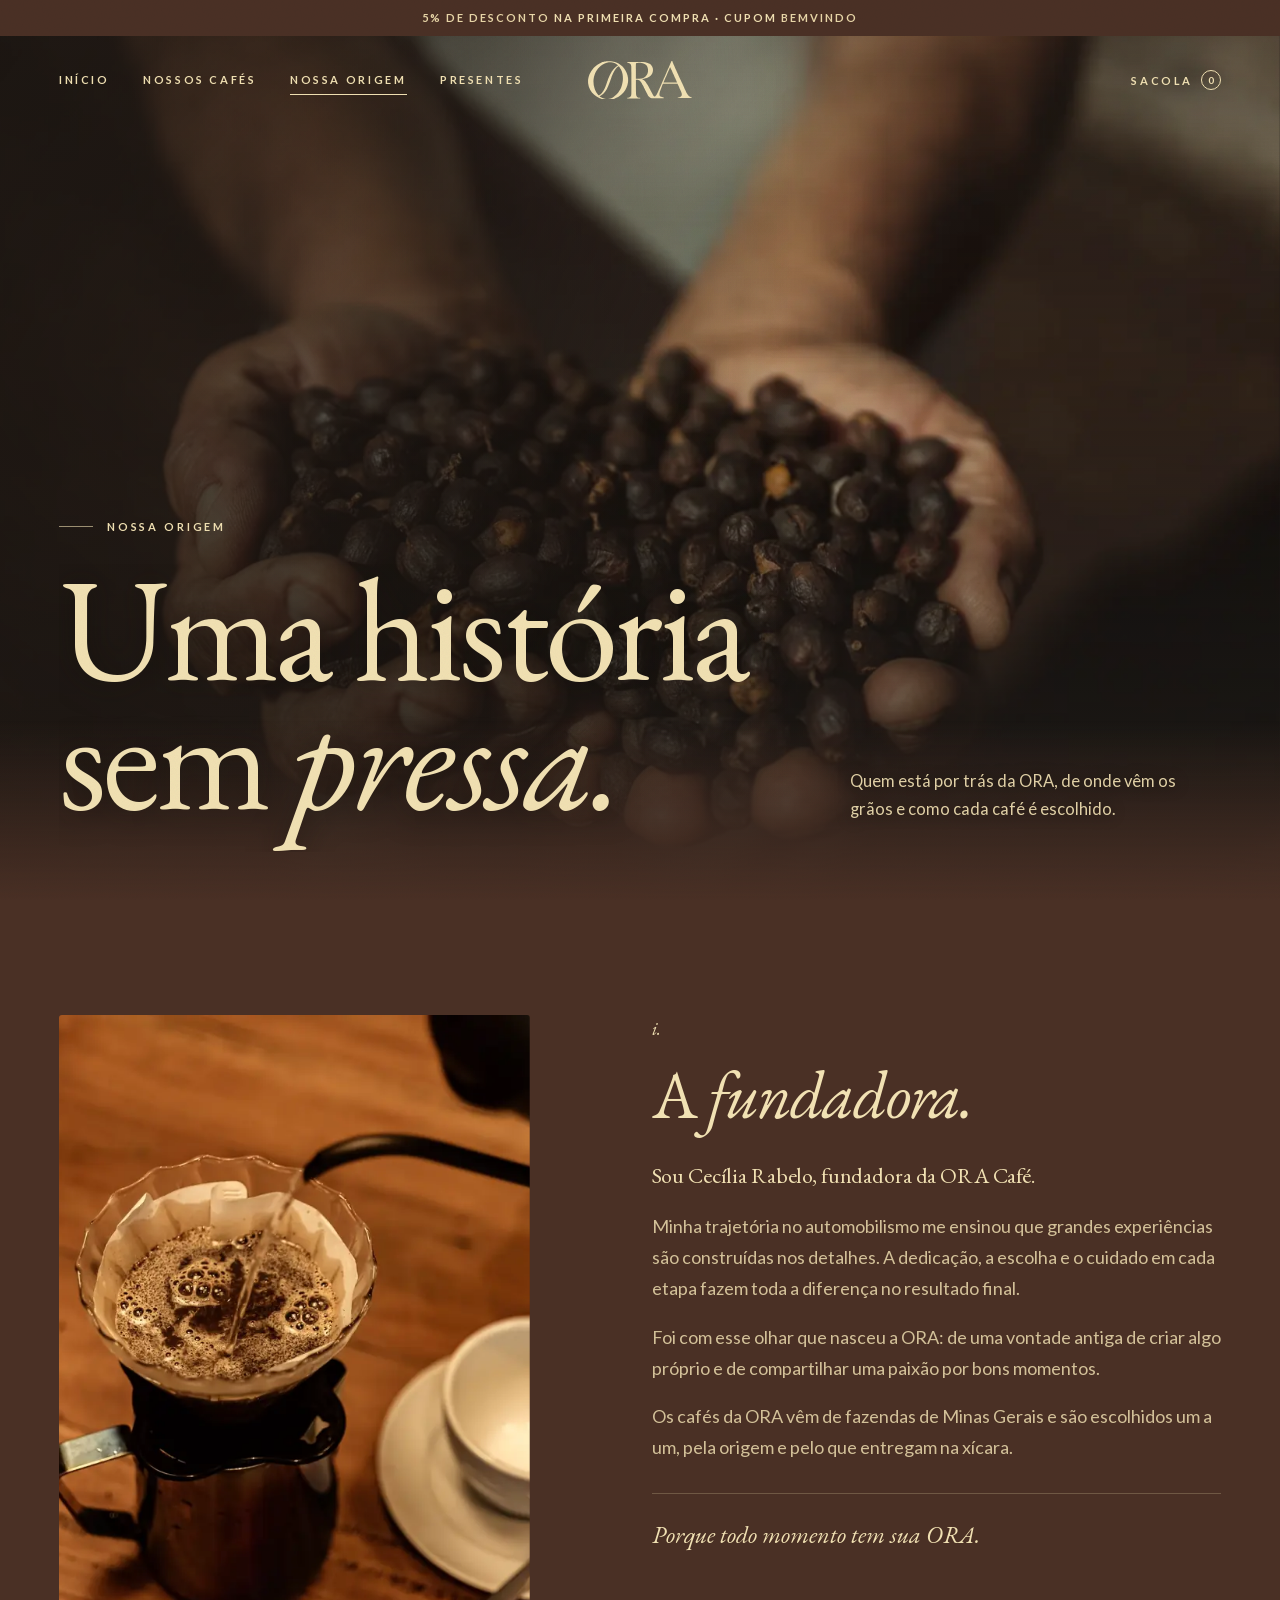
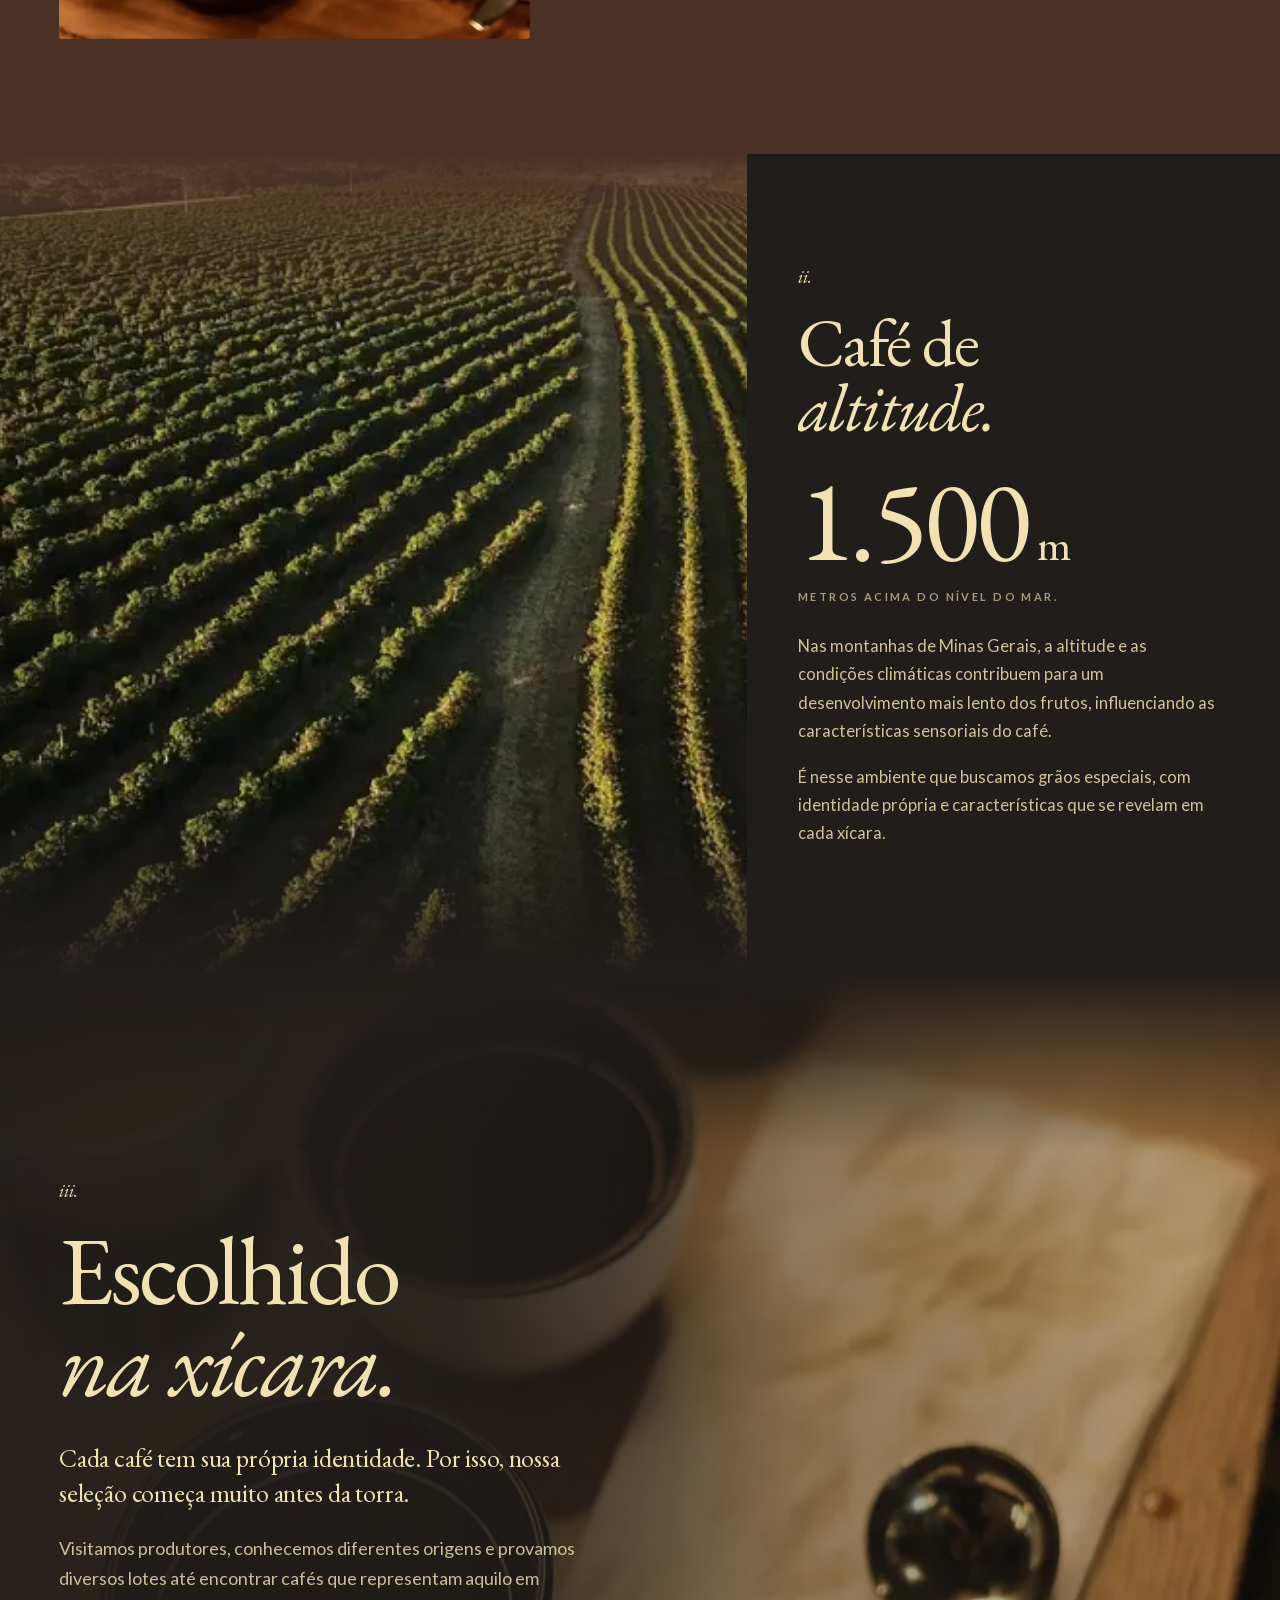
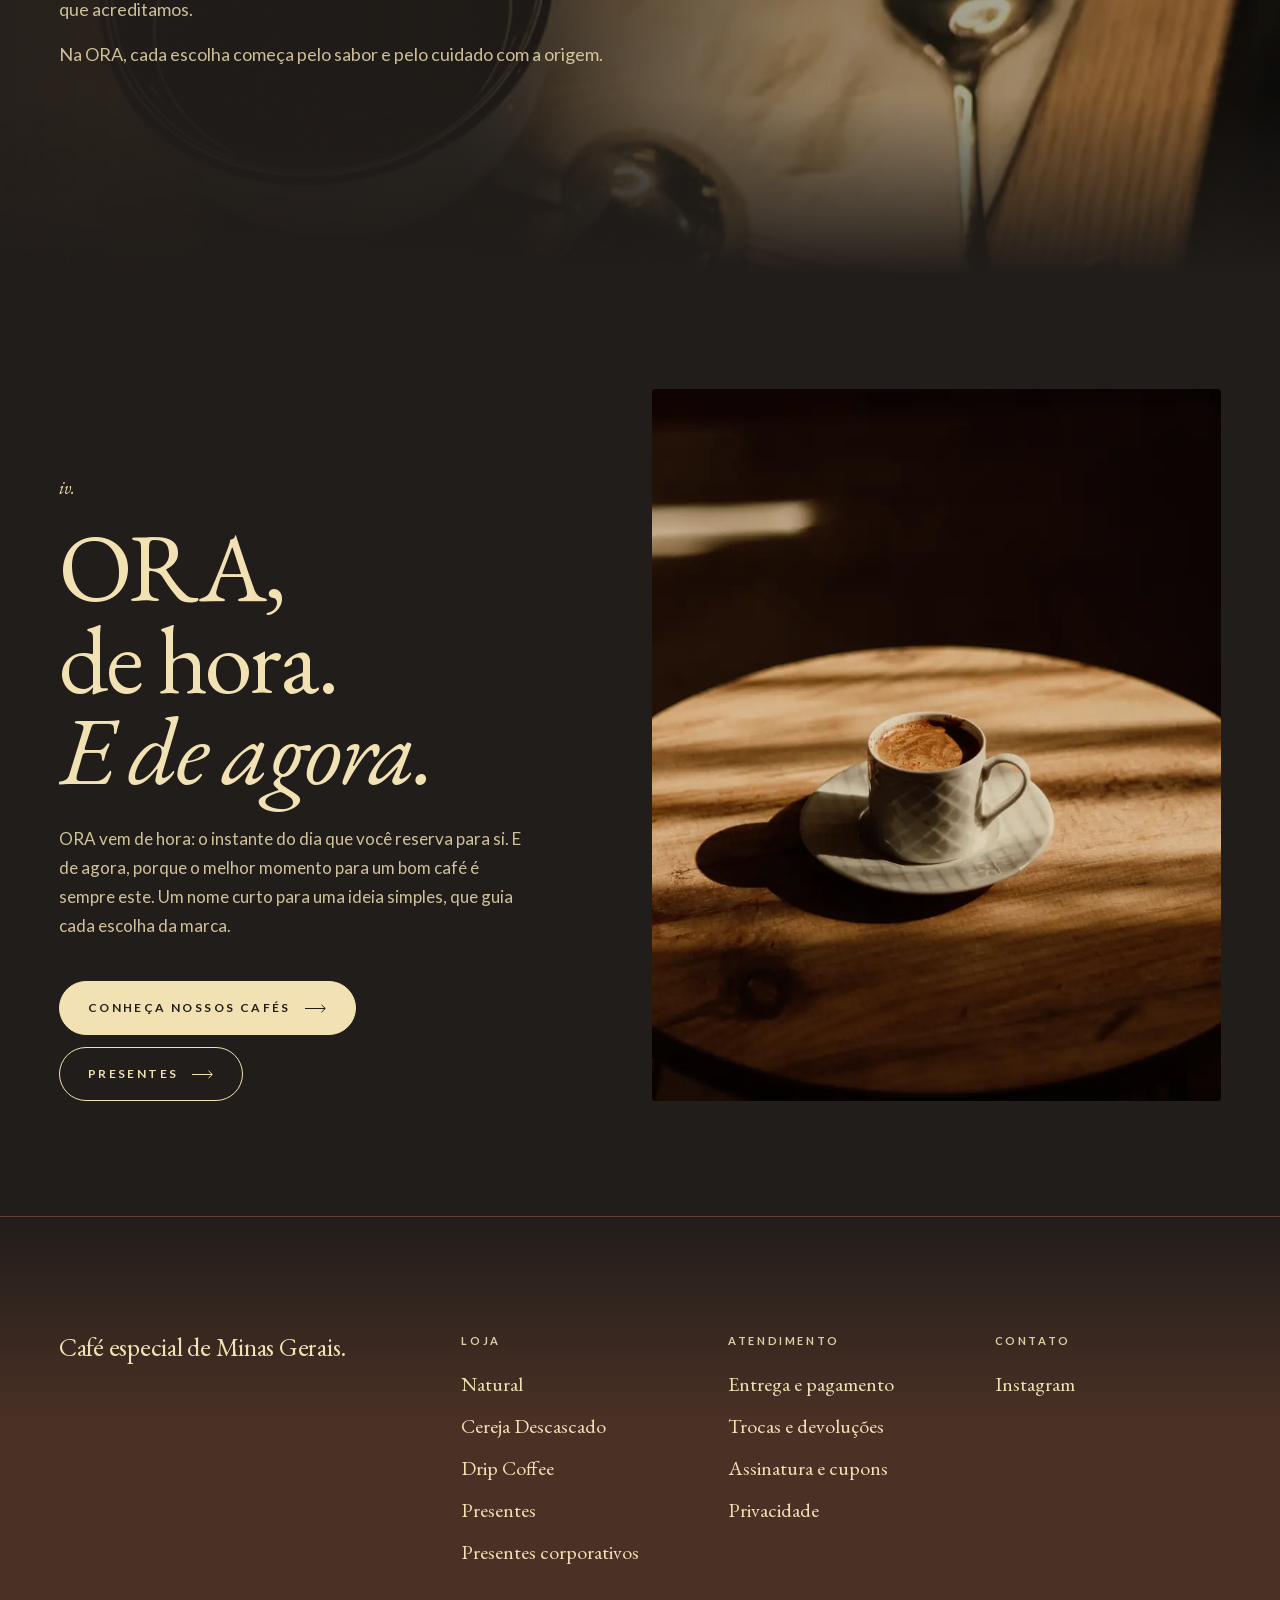
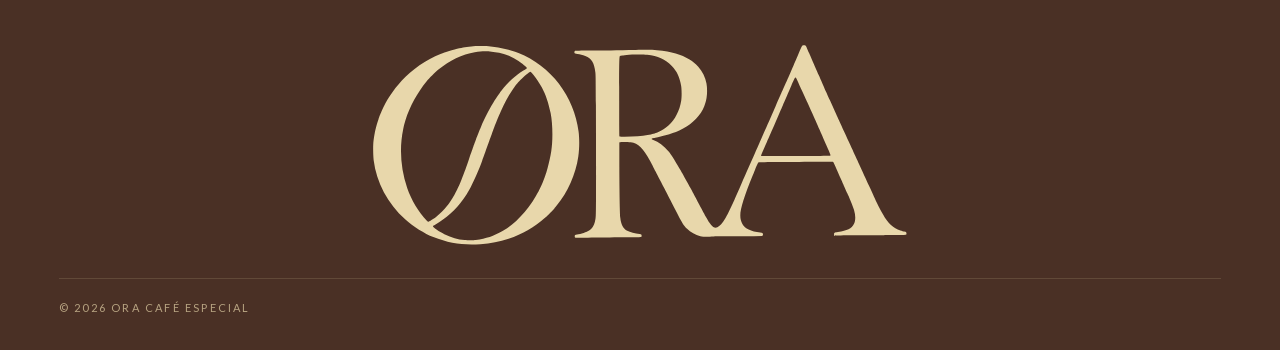
==== historia.html @ 2ff7a624 "Kits: menciona o cartão sobre o café com QR code Co-Authored-By: Claude Opus 5.5 <noreply@anthropic." ====
<!doctype html>
<html lang="pt-BR">
<head>
<meta charset="utf-8">
<meta name="viewport" content="width=device-width, initial-scale=1">
<meta name="robots" content="noindex, nofollow">
<title>Nossa origem · ORA</title>
<meta property="og:type" content="website">
<meta property="og:title" content="ORA · Café especial">
<meta property="og:description" content="A história da ORA, de onde vêm os grãos e o caminho de cada lote até a sua xícara.">
<meta property="og:image" content="https://joaquimferraz099-maker.github.io/ora-site/assets/originais/img__px-maos-graos.jpg">

<meta name="description" content="A fundadora da ORA e o caminho de cada lote: colheita, seleção, processo e torra.">
<meta name="theme-color" content="#211D1A">
<link rel="icon" href="assets/brand/monograma.svg">
<link rel="preload" href="assets/fonts/garamond.woff2" as="font" type="font/woff2" crossorigin><link rel="preload" href="assets/fonts/lato-400.woff2" as="font" type="font/woff2" crossorigin>
<style id="ora-css">
@font-face{font-family:'EB Garamond';font-style:normal;font-weight:400 500;font-display:swap;src:url(assets/fonts/garamond.woff2) format('woff2')}
@font-face{font-family:'EB Garamond';font-style:italic;font-weight:400 500;font-display:swap;src:url(assets/fonts/garamond-italico.woff2) format('woff2')}
@font-face{font-family:'Lato';font-style:normal;font-weight:400;font-display:swap;src:url(assets/fonts/lato-400.woff2) format('woff2')}
@font-face{font-family:'Lato';font-style:normal;font-weight:700;font-display:swap;src:url(assets/fonts/lato-700.woff2) format('woff2')}
:root{
--espresso:#4A3025; --butter:#F1E1B3; --mocha:#B8A48D; --roast:#211D1A;
--cream:#F6EBCB; --sand:#E9D7A8;
--ink:var(--roast);
--line:rgba(33,29,26,.16); --line-soft:rgba(33,29,26,.09);
--serif:"EB Garamond", Garamond, "Times New Roman", serif;
--sans:"Lato", "Helvetica Neue", Arial, sans-serif;
--gut:clamp(20px,4.6vw,80px);
--ease:cubic-bezier(.65,.05,0,1);
--ease-out:cubic-bezier(.16,1,.3,1);
--hdr:88px;
}
*,*::before,*::after{box-sizing:border-box}
html{-webkit-text-size-adjust:100%;text-size-adjust:100%}
html.lenis,html.lenis body{height:auto}
.lenis.lenis-smooth{scroll-behavior:auto!important}
.lenis.lenis-stopped{overflow:hidden}
body{margin:0;background:var(--butter);color:var(--ink);font-family:var(--sans);font-size:16px;line-height:1.6;
-webkit-font-smoothing:antialiased;-moz-osx-font-smoothing:grayscale;overflow-x:hidden;text-rendering:optimizeLegibility}
img,video,svg{display:block;max-width:100%}
img{height:auto}
a{color:inherit;text-decoration:none}
button{font:inherit;color:inherit;background:none;border:0;cursor:pointer;padding:0}
::selection{background:var(--espresso);color:var(--butter)}
:focus-visible{outline:1px solid currentColor;outline-offset:4px}
body::after{content:"";position:fixed;inset:0;z-index:200;pointer-events:none;opacity:.07;mix-blend-mode:multiply;
background-image:url("data:image/svg+xml,%3Csvg xmlns='http://www.w3.org/2000/svg' width='160' height='160'%3E%3Cfilter id='n'%3E%3CfeTurbulence type='fractalNoise' baseFrequency='.85' numOctaves='2' stitchTiles='stitch'/%3E%3C/filter%3E%3Crect width='100%25' height='100%25' filter='url(%23n)'/%3E%3C/svg%3E")}
.display{font-family:var(--serif);font-weight:400;letter-spacing:-.028em;line-height:.94;margin:0}
.xxl{font-size:clamp(60px,11.5vw,210px);line-height:.88}
.xl{font-size:clamp(48px,7.6vw,134px)}
.lg{font-size:clamp(40px,5.2vw,88px);line-height:.98}
.md{font-size:clamp(32px,3.4vw,56px);line-height:1.04;letter-spacing:-.02em}
.sm{font-size:clamp(24px,2vw,32px);line-height:1.2;letter-spacing:-.01em}
.it{font-style:italic}
.eyebrow{font-family:var(--sans);font-size:11px;font-weight:700;letter-spacing:.26em;text-transform:uppercase;margin:0;opacity:.75;display:flex;align-items:center;gap:14px}
.eyebrow.ln-l::before{content:"";width:34px;height:1px;background:currentColor;opacity:.6}
.body{font-size:18px;line-height:1.72;max-width:33em;margin:0}
.body + .body{margin-top:1.1em}
.lede{font-family:var(--serif);font-size:clamp(23px,2vw,32px);line-height:1.36;letter-spacing:-.006em;margin:0;max-width:23em}
.num{font-family:var(--serif);font-variant-numeric:lining-nums proportional-nums}
.mono-grain{width:22px;opacity:.8}
.t-espresso{background:var(--espresso);color:var(--butter);--ink:var(--butter);--line:rgba(241,225,179,.22);--line-soft:rgba(241,225,179,.12)}
.t-roast{background:var(--roast);color:var(--butter);--ink:var(--butter);--line:rgba(241,225,179,.2);--line-soft:rgba(241,225,179,.1)}
.t-mocha{background:var(--mocha);color:var(--roast)}
.t-butter{background:var(--butter);color:var(--roast)}
.t-cream{background:var(--cream);color:var(--roast)}
.wrap{padding-inline:var(--gut)}
.sec{position:relative;padding-block:clamp(72px,9vw,148px)}
.grid{display:grid;grid-template-columns:repeat(12,minmax(0,1fr));column-gap:clamp(14px,1.8vw,30px)}
.media{position:relative;overflow:hidden;background:var(--espresso)}
.media > img,.media > video{width:100%;height:100%;object-fit:cover}
.btn{display:inline-flex;align-items:center;gap:14px;height:54px;padding:0 28px;border:1px solid currentColor;border-radius:60px;
font-size:12px;font-weight:700;letter-spacing:.2em;text-transform:uppercase;position:relative;overflow:hidden;isolation:isolate;transition:color .6s var(--ease)}
.btn::before{content:"";position:absolute;inset:0;background:currentColor;transform:translateY(101%);transition:transform .6s var(--ease);z-index:-1}
.btn:hover::before{transform:none}
.btn:hover{color:var(--butter)}
.t-espresso .btn:hover,.t-roast .btn:hover,.on-dark .btn:hover{color:var(--roast)}
.btn.solid{background:var(--roast);border-color:var(--roast);color:var(--butter)}
.btn.solid::before{background:var(--espresso)}
.btn.solid:hover{color:var(--butter)}
.btn.light{background:var(--butter);border-color:var(--butter);color:var(--roast)}
.btn.light::before{background:var(--cream)}
.btn.light:hover{color:var(--roast)}
.arr{width:22px;height:9px;flex:none;transition:transform .6s var(--ease)}
a:hover > .arr,button:hover > .arr{transform:translateX(5px)}
.link{display:inline-flex;align-items:center;gap:12px;font-size:12px;font-weight:700;letter-spacing:.2em;text-transform:uppercase;padding-bottom:6px;position:relative}
.link::after{content:"";position:absolute;left:0;right:0;bottom:0;height:1px;background:currentColor;transform-origin:left;transition:transform .7s var(--ease)}
.link:hover::after{transform:scaleX(0);transform-origin:right}
.hdr{position:fixed;inset:0 0 auto 0;z-index:60;height:var(--hdr);display:grid;grid-template-columns:1fr auto 1fr;align-items:center;
padding-inline:var(--gut);color:var(--butter);transition:color .6s var(--ease-out),transform .8s var(--ease)}
.hdr::before{content:"";position:absolute;inset:0;background:var(--roast);transform:scaleY(0);transform-origin:top;transition:transform .8s var(--ease);z-index:-1}
.hdr::after{content:"";position:absolute;left:var(--gut);right:var(--gut);bottom:0;height:1px;background:currentColor;opacity:0;transition:opacity .6s}
.hdr.on-light{color:var(--roast)}
.hdr.is-solid{top:0}
.hdr.is-solid::before{transform:scaleY(1)}
.hdr.is-solid::after{opacity:.12}
.hdr.is-hidden{transform:translateY(-100%)}
.hdr nav{display:flex;gap:clamp(20px,2.6vw,44px);align-items:center}
.hdr nav:last-child{justify-content:flex-end}
.hdr a.nl{font-size:11px;font-weight:700;letter-spacing:.24em;text-transform:uppercase;position:relative;padding-block:6px}
.hdr a.nl::after{content:"";position:absolute;left:0;right:0;bottom:0;height:1px;background:currentColor;transform:scaleX(0);transform-origin:right;transition:transform .6s var(--ease)}
.hdr a.nl:hover::after,.hdr a.nl[aria-current]::after{transform:scaleX(1);transform-origin:left}
.hdr .logo{width:104px;color:inherit}
.hdr .logo svg{width:100%;height:auto}
.bag-count{display:inline-grid;place-items:center;min-width:20px;height:20px;padding:0 5px;margin-left:8px;border:1px solid currentColor;border-radius:20px;font-size:10px;letter-spacing:0;vertical-align:1px}
.burger{display:none;width:44px;height:44px;position:relative}
.burger span{position:absolute;left:10px;right:10px;height:1px;background:currentColor;transition:transform .6s var(--ease)}
.burger span:nth-child(1){top:18px}.burger span:nth-child(2){top:26px}
.menu-open .burger span:nth-child(1){transform:translateY(4px) rotate(45deg)}
.menu-open .burger span:nth-child(2){transform:translateY(-4px) rotate(-45deg)}
.menu-open .hdr{color:var(--butter)}
.menu-open .hdr::before{transform:scaleY(0)}
.mmenu{position:fixed;inset:0;z-index:55;background:var(--espresso);color:var(--butter);display:flex;flex-direction:column;justify-content:flex-end;
padding:calc(var(--hdr) + 24px) var(--gut) 40px;clip-path:inset(0 0 100% 0);transition:clip-path .9s var(--ease);visibility:hidden}
.menu-open .mmenu{clip-path:inset(0);visibility:visible}
.mmenu a.big{display:block;overflow:hidden;font-family:var(--serif);font-size:clamp(46px,12vw,80px);line-height:1.08;letter-spacing:-.02em}
.mmenu a.big span{display:block;transform:translateY(105%);transition:transform .9s var(--ease)}
.menu-open .mmenu a.big span{transform:none}
.mmenu .meta{margin-top:36px;padding-top:20px;border-top:1px solid rgba(241,225,179,.22);font-size:12px;letter-spacing:.18em;text-transform:uppercase;opacity:.7}
.ftr{padding:clamp(80px,9vw,130px) var(--gut) 34px;overflow:hidden}
.ftr .cols{display:grid;grid-template-columns:1.6fr 1fr 1fr 1fr;gap:40px}
.ftr .fh{margin:0 0 18px;font-size:11px;letter-spacing:.24em;text-transform:uppercase;font-weight:700;opacity:.6}
.ftr ul{list-style:none;margin:0;padding:0;display:grid;gap:10px;font-family:var(--serif);font-size:20px}
.ftr ul a{background:linear-gradient(currentColor,currentColor) 0 100%/0 1px no-repeat;transition:background-size .6s var(--ease)}
.ftr ul a:hover{background-size:100% 1px}
.news{display:flex;border-bottom:1px solid var(--line);margin-top:26px;max-width:440px}
.news input{flex:1;min-width:0;background:none;border:0;color:inherit;font-family:var(--serif);font-size:20px;padding:12px 0;outline:none}
.news input::placeholder{color:inherit;opacity:.5}
.news button{font-size:11px;letter-spacing:.24em;text-transform:uppercase;font-weight:700}
.ftr .giant{margin:clamp(70px,9vw,130px) 0 0;color:var(--butter)}
.ftr .giant svg{width:100%;height:auto;opacity:.95}
.ftr .base{display:flex;justify-content:space-between;gap:16px;flex-wrap:wrap;margin-top:26px;padding-top:20px;border-top:1px solid var(--line);font-size:11px;letter-spacing:.2em;text-transform:uppercase;opacity:.65}
.bag{position:fixed;inset:0;z-index:90;visibility:hidden;transition:visibility 0s .8s}
.bag.open{visibility:visible;transition:none}
.bag .scrim{position:absolute;inset:0;background:rgba(33,29,26,.5);opacity:0;transition:opacity .8s var(--ease)}
.bag.open .scrim{opacity:1}
.bag .panel{position:absolute;top:0;right:0;bottom:0;width:min(480px,100%);background:var(--butter);color:var(--roast);display:flex;flex-direction:column;
transform:translateX(100%);transition:transform .8s var(--ease)}
.bag.open .panel{transform:none}
.bag .ph{display:flex;justify-content:space-between;align-items:center;padding:28px 34px;border-bottom:1px solid var(--line)}
.bag .ph h3{margin:0;font-family:var(--serif);font-weight:400;font-size:32px;letter-spacing:-.01em}
.bag .items{flex:1;overflow:auto;padding:8px 34px}
.bag .item{display:grid;grid-template-columns:84px 1fr auto;gap:18px;padding:22px 0;border-bottom:1px solid var(--line-soft);align-items:start}
.bag .item .th{aspect-ratio:4/5;overflow:hidden;background:var(--espresso)}
.bag .item .th img{width:100%;height:100%;object-fit:cover}
.bag .item .th.lbl{display:grid;place-items:center}
.bag .item .th.lbl.alt{background:var(--mocha)}
.bag .item .th.lbl img{width:62%;height:auto;object-fit:contain}
.bag .item h5{margin:0;font-family:var(--serif);font-weight:400;font-size:21px;line-height:1.2}
.bag .item p{margin:4px 0 0;font-size:14px;opacity:.75}
.bag .item .pr{font-family:var(--serif);font-size:19px;white-space:nowrap}
.qty{display:inline-flex;align-items:center;border:1px solid var(--line);border-radius:40px;margin-top:12px}
.qty button{width:34px;height:34px;font-size:17px}
.qty span{min-width:22px;text-align:center;font-size:14px}
.bag .rm{font-size:11px;letter-spacing:.18em;text-transform:uppercase;opacity:.6;margin-top:12px;display:block}
.bag .pf{padding:26px 34px 32px;border-top:1px solid var(--line)}
.bag .tot{display:flex;justify-content:space-between;align-items:baseline;margin-bottom:6px}
.bag .tot b{font-family:var(--serif);font-weight:400;font-size:30px}
.bag .note{font-size:14px;opacity:.7;margin:0 0 20px}
.bag .empty{padding:60px 0;text-align:center}
.bag .empty p{font-family:var(--serif);font-size:26px;margin:0 0 24px}
.toast{position:fixed;left:50%;bottom:28px;z-index:95;transform:translate(-50%,calc(100% + 60px));visibility:hidden;transition:transform .7s var(--ease),visibility 0s .7s;background:var(--roast);color:var(--butter);padding:16px 26px;border-radius:40px;
font-size:14px;letter-spacing:.03em;display:flex;gap:16px;align-items:center;max-width:calc(100% - 32px)}
.toast.show{transform:translate(-50%,0);visibility:visible;transition:transform .7s var(--ease),visibility 0s}
.toast a{text-decoration:underline;text-underline-offset:4px;white-space:nowrap}
.veil{position:fixed;inset:0;z-index:150;background:var(--espresso);pointer-events:none;display:grid;place-items:center;opacity:1;transition:opacity .7s var(--ease-out)}
.veil svg{width:54px;color:var(--butter);opacity:.9}
.veil.off{opacity:0}
.veil.on{opacity:1;transition-duration:.45s}
.ln{display:block;overflow:hidden;padding-bottom:.2em;margin-bottom:-.2em}
.ln > span{display:block;transform:translateY(105%);transition:transform 1.25s var(--ease)}
.is-in .ln > span,.ln.is-in > span{transform:none}
.ln:nth-child(2) > span{transition-delay:.08s}
.ln:nth-child(3) > span{transition-delay:.16s}
[data-fade]{opacity:0;transform:translateY(22px);transition:opacity 1.1s var(--ease-out),transform 1.1s var(--ease-out)}
[data-fade].is-in{opacity:1;transform:none}
[data-delay="1"]{transition-delay:.12s!important}
[data-delay="2"]{transition-delay:.24s!important}
[data-delay="3"]{transition-delay:.36s!important}
[data-open]{clip-path:inset(12% 8% 12% 8%);transition:clip-path 1.5s var(--ease)}
[data-open] > img,[data-open] > video{transform:scale(1.18);transition:transform 2s var(--ease)}
[data-open].is-in{clip-path:inset(0)}
[data-open].is-in > img,[data-open].is-in > video{transform:scale(1)}
[data-par]{will-change:transform}
.kgrid{display:grid;grid-template-columns:repeat(3,minmax(0,1fr));gap:clamp(18px,2.2vw,36px)}
.kc-img{display:block;aspect-ratio:4/5}
.kc-img img{position:absolute;inset:0;width:100%;height:100%;object-fit:cover;transition:opacity .8s var(--ease-out),transform 1.6s var(--ease-out)}
.kc-img img.b{opacity:0}
.kc-img:hover img.b{opacity:1}
.kc-img:hover img{transform:scale(1.04)}
.kc-tag{position:absolute;left:16px;top:16px;z-index:2;background:var(--butter);color:var(--roast);font-size:10px;font-weight:700;letter-spacing:.2em;text-transform:uppercase;padding:7px 12px;border-radius:30px}
.kc-b{display:flex;justify-content:space-between;align-items:start;gap:20px;padding-top:20px;border-top:1px solid var(--line);margin-top:18px}
.kc-b h3{margin:0 0 6px;font-family:var(--serif);font-weight:400;font-size:clamp(24px,1.9vw,30px);line-height:1.1;letter-spacing:-.01em}
.kc-b p{margin:0;font-size:15.5px;line-height:1.5;opacity:.8;max-width:22em}
.kc-b .num{font-size:22px;white-space:nowrap}
.pack{display:grid;place-items:center;background:radial-gradient(120% 90% at 50% 30%,#5d3d30 0%,var(--espresso) 55%,#3b261d 100%)}
.pack.mocha{background:radial-gradient(120% 90% at 50% 30%,#cbb9a3 0%,var(--mocha) 55%,#a69079 100%)}
.pack img{width:38%;max-width:360px;height:auto;filter:drop-shadow(0 46px 38px rgba(20,12,8,.42)) drop-shadow(0 10px 10px rgba(20,12,8,.3))}
.pack.mocha img{filter:drop-shadow(0 46px 38px rgba(60,40,25,.38)) drop-shadow(0 10px 10px rgba(40,25,15,.28))}
.pack.mocha ~ .score,.pack.mocha ~ .ix{color:var(--roast)}
.score{display:inline-flex;align-items:baseline;gap:8px;border:1px solid currentColor;border-radius:40px;padding:6px 14px 7px;font-size:11px;font-weight:700;letter-spacing:.18em;text-transform:uppercase}
.score b{font-family:var(--serif);font-size:19px;font-weight:400;letter-spacing:0}
.chips{display:flex;gap:8px;flex-wrap:wrap}
.chips span{padding:7px 14px;border:1px solid var(--line);border-radius:30px;font-family:var(--serif);font-style:italic;font-size:17px}
@media (max-width:960px){
:root{--hdr:68px}
.hdr{grid-template-columns:auto 1fr auto}
.hdr nav.l a.nl{display:none}
.hdr .logo{width:84px;justify-self:center}
.burger{display:block;margin-left:-10px}
.ftr .cols{grid-template-columns:1fr 1fr}
.ftr .cols > div:first-child{grid-column:1/-1}
.body{font-size:16px}
.kgrid{grid-template-columns:1fr 1fr}
}
@media (max-width:600px){
.kgrid{grid-template-columns:1fr;gap:54px}
.btn{height:50px;padding:0 22px}
}
@media (prefers-reduced-motion:reduce){
*{animation:none!important;transition-duration:.01ms!important}
[data-fade],[data-open],.ln > span{opacity:1;transform:none;clip-path:none}
}
.ann{position:relative;z-index:65;background:var(--espresso);color:var(--butter);text-align:center;font-size:11px;font-weight:700;letter-spacing:.18em;text-transform:uppercase;padding:9px var(--gut)}
.ann b{color:var(--sand)}
.hdr{top:34px}
@media (max-width:600px){.ann{font-size:10px;letter-spacing:.12em;padding-inline:12px}}
.ftr .ftag{margin:14px 0 0;max-width:24em;font-size:15px;line-height:1.6;opacity:.75}
.kc .kc-l{display:inline-block;margin-top:14px}
.hdr{top:var(--ann,34px)}
.ann-m{display:none}
@media (max-width:600px){.ann{font-size:11px;letter-spacing:.1em}.ann-x{display:none}.ann-m{display:inline}}
.qty button{width:40px;height:40px}
.bag .rm{padding:8px 0}
@media (max-width:700px){body[data-page=produto] .toast{bottom:92px}}
.ftr .fh{opacity:.9}
h1,h2,h3,.display{text-wrap:balance}
p,li,figcaption span,.kc-b p{text-wrap:pretty}
.kc-img img[src*="p-cafe-caneca"],.media img[src*="p-cafe-caneca"]{object-position:72% 50%}
.kc-img img[src*="caixa-slogan"]{object-position:30% 50%}
.fgrid{display:grid;grid-template-columns:repeat(4,minmax(0,1fr));gap:clamp(10px,1.2vw,18px)}
.fcard{position:relative;overflow:hidden;border-radius:3px;aspect-ratio:3/4;color:var(--butter);display:flex;flex-direction:column;justify-content:space-between;padding:clamp(20px,2vw,30px);isolation:isolate;background:var(--roast)}
.fcard > img{position:absolute;inset:0;width:100%;height:100%;object-fit:cover;z-index:-2;transition:transform 1.1s var(--ease-out)}
.fcard::before{content:"";position:absolute;inset:0;z-index:-1;background:linear-gradient(0deg,rgba(24,16,10,.9) 14%,rgba(33,22,14,.3) 55%,rgba(33,22,14,.12) 78%,rgba(24,16,10,.55) 100%)}
.fcard::after{content:"";position:absolute;inset:0;z-index:-1;background:rgba(24,16,10,.42);opacity:0;transition:opacity .5s var(--ease-out)}
.fcard .fn{display:flex;align-items:center;justify-content:space-between;font-family:var(--serif);font-size:16px;letter-spacing:.12em;text-shadow:0 1px 10px rgba(20,14,8,.7)}
.fcard .fn span{display:flex;align-items:center;gap:12px}
.fcard .fn span::after{content:"";width:36px;height:1px;background:rgba(241,225,179,.6)}
.fcard .fn i{font-style:normal;font-size:22px;line-height:1;transition:transform .35s var(--ease-out)}
.fcard h3{margin:0;font-family:var(--serif);font-weight:400;font-size:clamp(26px,2.2vw,36px);line-height:1.05;letter-spacing:-.01em}
.fcard .fs{margin:6px 0 0;font-size:14px;opacity:.82}
.fcard .fx{display:grid;grid-template-rows:0fr;opacity:0;transition:grid-template-rows .55s var(--ease-out),opacity .45s var(--ease-out)}
.fcard .fx > p{min-height:0;overflow:hidden;margin:0;font-size:15px;line-height:1.55;opacity:.92}
.fcard .fx > p > span{display:block;padding-top:12px}
.fcard button.fb{position:absolute;inset:0;z-index:3;background:none;border:0;padding:0;cursor:pointer;border-radius:inherit}
.fcard button.fb:focus-visible{outline:2px solid var(--butter);outline-offset:-4px}
.fcard[data-aberto=true] .fx{grid-template-rows:1fr;opacity:1}
.fcard[data-aberto=true]::after{opacity:1}
.fcard[data-aberto=true] .fn i{transform:rotate(45deg)}
@media (hover:hover){
.fcard .fn i{display:none}
.fcard button.fb{cursor:default}
.fcard:hover > img{transform:scale(1.05)}
.fcard:hover::after{opacity:1}
.fcard:hover .fx{grid-template-rows:1fr;opacity:1}
}
@media (max-width:960px){.fgrid{grid-template-columns:repeat(2,minmax(0,1fr))}.fcard{aspect-ratio:4/5}}
@media (max-width:600px){.fgrid{display:flex;overflow-x:auto;scroll-snap-type:x mandatory;margin-inline:calc(var(--gut) * -1);padding-inline:var(--gut);scrollbar-width:none}.fgrid::-webkit-scrollbar{display:none}.fcard{flex:0 0 78%;scroll-snap-align:center;aspect-ratio:3/4}}
@media (prefers-reduced-motion:reduce){.fcard > img,.fcard .fx,.fcard::after{transition:none}}
.ftr .giant{margin-top:clamp(56px,6vw,90px)}
.ftr .giant svg{width:min(560px,46%)}
@media (max-width:700px){.ftr .giant svg{width:68%}.ftr ul{font-size:17px}.ftr .cols{column-gap:20px}}
body[data-page=produto] .ftr{padding-bottom:110px}
@media (max-width:700px){.toast{flex-direction:column;align-items:flex-start;gap:6px;width:calc(100% - 32px);border-radius:16px;padding:14px 20px}}
.pack.mocha{background:radial-gradient(120% 90% at 50% 30%,#a8917a 0%,#8c7560 55%,#6f5a47 100%)}
.pack.mocha ~ .score,.pack.mocha ~ .ix{color:var(--butter)}
@media (max-width:600px){
.kgrid:not([data-grid]){display:flex!important;overflow-x:auto;scroll-snap-type:x mandatory;gap:14px;margin-inline:calc(var(--gut) * -1);padding-inline:var(--gut);scrollbar-width:none}
.kgrid:not([data-grid])::-webkit-scrollbar{display:none}
.kgrid:not([data-grid]) .kc{flex:0 0 82%;scroll-snap-align:center;min-width:0}
}
.kc-img img[src*="p-kit-completo"]{object-position:70% 50%}
.toast{border:1px solid rgba(241,225,179,.35);box-shadow:0 14px 40px rgba(10,8,6,.35)}
.gal .cap{background:rgba(28,20,14,.6);color:var(--butter)!important;opacity:1!important;padding:5px 10px 4px;border-radius:30px}
.mmenu{justify-content:flex-start;padding-top:calc(var(--hdr) + 12svh)}
.mmenu .meta{display:flex;flex-wrap:wrap;gap:12px 22px;opacity:.85}
.gal img[src*="caixa-slogan"]{object-position:22% 50%}
.kc-img img[src*="p-kit-completo"]{object-position:88% 50%}
.gal .media.kraft .cap{top:16px;bottom:auto}
.kc-img img[src*="p-kit-vertical"]{object-position:78% 50%}
.kc-img img[src*="caixa-slogan"]{object-position:4% 50%}
@media (max-width:600px){.kc-b{display:grid;grid-template-columns:1fr auto;gap:4px 14px}.kc-b>div{display:contents}.kc-b h3{grid-column:1;grid-row:1}.kc-b .num{grid-column:2;grid-row:1}.kc-b p{grid-column:1/-1;grid-row:2;max-width:none}}
.bag.open ~ .toast{bottom:auto;top:20px}
.bag.open ~ .toast:not(.show){transform:translate(-50%,-200%)}
@media (max-width:600px){.kc .kc-b{display:grid!important;grid-template-columns:1fr auto;gap:4px 14px}.kc .kc-b>div{display:contents}.kc .kc-b h3{grid-column:1;grid-row:1}.kc .kc-b .num{grid-column:2;grid-row:1;margin:0!important;font-size:20px!important}.kc .kc-b p{grid-column:1/-1;grid-row:2;max-width:none}}
.pack{background:radial-gradient(120% 90% at 50% 30%,#a8917a 0%,#8c7560 55%,#6f5a47 100%)}
.pack ~ .ix,.pack ~ .score{color:var(--butter)}
@media (max-width:900px){.hdr{grid-template-columns:1fr auto 1fr}.hdr .r{justify-self:end}}
.bag .item .pr{border-top:0!important}
.ftr .giant{text-align:center}.ftr .giant svg{display:inline-block}
.creds a{color:inherit;text-decoration:none;transition:opacity .3s}.creds a:hover b{text-decoration:underline;text-underline-offset:5px;text-decoration-thickness:1px}
@media (max-width:700px){body[data-page=produto] .sbar{display:grid;grid-template-columns:1fr auto;column-gap:14px;row-gap:0;padding-block:10px}body[data-page=produto] .sbar .th{display:none}body[data-page=produto] .sbar .n{grid-column:1;grid-row:1}body[data-page=produto] .sbar .num{grid-column:1;grid-row:2;font-size:15px!important;opacity:.8}body[data-page=produto] .sbar .btn{grid-column:2;grid-row:1/3}}
@media (max-width:600px){.kgrid:not([data-grid]){margin-inline:calc(50% - 50vw)!important;padding-inline:var(--gut)!important}}
body[data-page=produto] .ftr{padding-bottom:34px}
body[data-page=produto]:has(.sbar.on) .ftr{padding-bottom:110px}
.bag .item .th.ph{display:block;padding:0;border:0}
@media (max-width:600px){body[data-page=produto] .kgrid:not([data-grid]){width:auto!important}}
.pack,.pc .pk .pack.deep{background:radial-gradient(120% 90% at 50% 30%,#8a6150 0%,#6a4636 55%,#4e3227 100%)}
.pack.mocha{background:radial-gradient(120% 90% at 50% 30%,#d6c5ae 0%,#bfa98f 55%,#a48e75 100%)}
.pack.mocha ~ .ix,.pack.mocha ~ .score{color:var(--roast)}
@media (max-width:700px){.bag .note .nl-x{display:none}}
.mmenu .mimg{flex:1;min-height:0;margin-top:28px;border-radius:3px;overflow:hidden}.mmenu .mimg img{width:100%;height:100%;object-fit:cover;opacity:.85}
.bag .item .cmsg{grid-column:1/-1;margin:2px 0 0;padding:12px 14px;background:rgba(74,48,37,.07);border-radius:3px;font-family:var(--serif);font-style:italic;font-size:15px;line-height:1.45;opacity:1;overflow-wrap:anywhere}
.bag .item .cmsg b{font-family:var(--sans);font-style:normal;font-size:10px;letter-spacing:.2em;text-transform:uppercase;font-weight:700;opacity:.6;margin-right:6px}
.card-pv{position:relative}.card-pv.ex .txt,.card-pv.ex .sig span{opacity:.45}
.card-pv.ex::after{content:"Exemplo";position:absolute;top:30px;right:32px;font-size:10px;letter-spacing:.22em;text-transform:uppercase;font-weight:700;padding:4px 9px 3px;border:1px solid currentColor;border-radius:30px;opacity:.55}
.tam-tx{display:inline-block;font-size:13px;letter-spacing:.06em;opacity:.8;padding:10px 0}
@media (max-width:380px){.card-pv .sig{flex-direction:column;align-items:flex-start;gap:6px}}
::selection{background:var(--espresso);color:var(--butter)}
.t-roast ::selection,.t-espresso ::selection{background:var(--butter);color:var(--roast)}
a.link{background-image:linear-gradient(currentColor,currentColor);background-size:0% 1px;background-repeat:no-repeat;background-position:0 100%;transition:background-size .5s var(--ease)}
a.link:hover{background-size:100% 1px}
.bag .pay{margin:8px 0 0;font-size:13px;opacity:.75}
.bag .fg{margin:10px 0 0;font-size:13px}
.cepf{display:flex;align-items:center;gap:12px;margin:16px 0 0;padding:10px 0;border-block:1px solid var(--line)}
.cepf label{font-size:10px;letter-spacing:.22em;text-transform:uppercase;font-weight:700;opacity:.85}
.cepf input{flex:1;min-width:0;background:none;border:0;font:inherit;font-size:15px;color:inherit;padding:4px 0}
.cepf input:focus{outline:none}
.cepf:focus-within{border-color:currentColor}
.cepf button{font-size:11px;letter-spacing:.2em;text-transform:uppercase;font-weight:700}
.cep-r{margin:8px 0 0;font-size:13px;opacity:.75;min-height:1em}
.cep-r:empty{display:none}
.ftr .base{display:flex;justify-content:space-between;gap:16px;flex-wrap:wrap}
:is(.hero,.hhero,.ghero,.lhero) [data-fade]{opacity:1;animation:oraUp 1.1s var(--ease-out) both}
:is(.hero,.hhero,.ghero,.lhero) .ln > span{animation:oraLn 1.25s var(--ease) .1s both}
@keyframes oraUp{from{transform:translateY(22px)}to{transform:none}}
@keyframes oraLn{from{transform:translateY(105%)}to{transform:none}}
@media (prefers-reduced-motion:reduce){:is(.hero,.hhero,.ghero,.lhero) [data-fade],:is(.hero,.hhero,.ghero,.lhero) .ln > span{animation:none}}
body{background:var(--roast)}
.t-roast .btn.solid,.t-espresso .btn.solid,.sbar .btn.solid{background:var(--butter);border-color:var(--butter);color:var(--roast)}
.t-roast .btn.solid::before,.t-espresso .btn.solid::before,.sbar .btn.solid::before{background:var(--cream)}
.t-roast .btn.solid:hover,.t-espresso .btn.solid:hover,.sbar .btn.solid:hover{color:var(--roast)}
.ftr{border-top:1px solid rgba(241,225,179,.1)}
.seam-b{position:absolute;left:0;right:0;bottom:-1px;height:clamp(90px,14vw,200px);z-index:1;pointer-events:none}
@view-transition{navigation:auto}
.hdr{view-transition-name:ora-hdr}
.ann{view-transition-name:ora-ann}
::view-transition-old(root){animation:oraSai .35s cubic-bezier(.4,0,1,1) both}
::view-transition-new(root){animation:oraEntra .7s cubic-bezier(.16,1,.3,1) both}
@keyframes oraSai{to{opacity:0}}
@keyframes oraEntra{from{opacity:0;transform:translateY(14px)}}
@media (prefers-reduced-motion:reduce){::view-transition-group(*),::view-transition-old(*),::view-transition-new(*){animation:none!important}}
:is(section,header):has(> .seam-b,> .seam-t){position:relative}
.seam-t{position:absolute;left:0;right:0;top:-1px;height:clamp(90px,14vw,200px);z-index:1;pointer-events:none}
</style>
<style>
.hhero{position:relative;height:calc(100svh - 36px);min-height:584px;color:var(--butter);overflow:hidden;background:var(--roast)}
.hhero .bg{position:absolute;inset:-8% 0}
@media (min-width:761px){.hhero .bg{right:0;top:-6%}.hhero video{object-position:50% 50%}}
.hhero video{width:100%;height:100%;object-fit:cover;object-position:70% 50%}
.hhero::after{content:"";position:absolute;inset:0;background:linear-gradient(90deg,rgba(28,22,18,.78) 0%,rgba(28,22,18,.5) 40%,rgba(28,22,18,0) 62%),linear-gradient(180deg,rgba(33,29,26,.45),rgba(33,29,26,.12) 38%,rgba(33,29,26,.86))}
@media (max-width:760px){.hhero::after{background:linear-gradient(180deg,rgba(33,29,26,.4),rgba(33,29,26,.1) 30%,rgba(33,29,26,.75) 58%,rgba(33,29,26,.95))}}
.hhero h1{text-shadow:0 2px 30px rgba(20,16,12,.6)}
.hhero .in{position:absolute;z-index:2;left:var(--gut);right:var(--gut);bottom:clamp(40px,6vw,90px);display:grid;grid-template-columns:repeat(12,minmax(0,1fr));gap:24px;align-items:end}
.hhero .in > div{grid-column:1/9}
.hhero .in > p{grid-column:9/13;text-shadow:0 0 6px rgba(15,12,9,.9),0 1px 20px rgba(15,12,9,.9);margin:0;font-size:16.5px;line-height:1.65;opacity:.92;text-shadow:0 1px 16px rgba(20,16,12,.7)}
.hhero .eyebrow{margin-bottom:28px;opacity:1}
.chap{font-family:var(--serif);font-style:italic;font-size:18px;opacity:.85;display:block;margin-bottom:18px}

/* i. fundadora */
.fund{display:grid;grid-template-columns:repeat(12,minmax(0,1fr));column-gap:clamp(14px,1.8vw,30px);align-items:start}
.fund .ph{grid-column:1/6;position:sticky;top:calc(var(--hdr) + 30px);margin:0}
.fund .ph .media{aspect-ratio:4/5.3;border-radius:3px}
.fund .ph .media img{width:100%;height:100%;object-fit:cover}
.fund .ph figcaption{margin-top:14px;font-size:13px;opacity:.6}
.fund .tx{grid-column:7/13}
.fund .tx h2{margin:0 0 34px}
.fund .q{margin:0 0 34px;padding:0 0 30px;border-bottom:1px solid var(--line);font-family:var(--serif);font-size:clamp(26px,2.4vw,38px);line-height:1.25;letter-spacing:-.005em}
.fund .q em{font-style:italic}
.fund .lede{font-family:var(--serif);font-size:22px;margin:0 0 20px}
.fund .body{margin:0 0 18px;opacity:.82;max-width:34em}
.fund .sig{margin:30px 0 0;padding-top:22px;border-top:1px solid var(--line);font-family:var(--serif);font-size:24px}

/* ii. origem + etapas */
.minas{display:grid;grid-template-columns:repeat(12,minmax(0,1fr));min-height:min(92svh,820px)}
.minas .m{grid-column:1/8;position:relative;overflow:hidden}
.minas .m img,.minas .m video{position:absolute;inset:0;width:100%;height:100%;object-fit:cover}
.minas .t{grid-column:8/13;padding:clamp(56px,6vw,110px) var(--gut) clamp(56px,6vw,110px) clamp(34px,4vw,72px);display:flex;flex-direction:column;justify-content:center}
.minas .t h2{margin:0 0 28px}
.minas .t p{margin:0 0 18px;opacity:.85;font-size:16.5px;line-height:1.7}
.minas dl{display:grid;grid-template-columns:1fr;margin:26px 0 0;border-top:1px solid var(--line)}
.minas dl div{display:flex;justify-content:space-between;gap:20px;padding:16px 0;border-bottom:1px solid var(--line)}
.minas dt{font-size:11px;letter-spacing:.2em;text-transform:uppercase;font-weight:700;opacity:.65}
.minas dd{margin:0;font-family:var(--serif);font-size:19px;text-align:right}
.etapas .hd{display:grid;grid-template-columns:repeat(12,minmax(0,1fr));gap:24px;align-items:end;margin-bottom:clamp(40px,4.6vw,70px)}
.etapas .hd > div{grid-column:1/8}
.etapas .hd > p{grid-column:9/13;margin:0;opacity:.82;font-size:16.5px;line-height:1.7}
.etapas .fgrid{grid-template-columns:repeat(4,minmax(0,1fr))}
.etapas .fcard{aspect-ratio:3/4.6}
.etapas .fcard h3{font-size:clamp(24px,1.9vw,32px)}

/* iii. nome */
.nome{display:grid;grid-template-columns:repeat(12,minmax(0,1fr));column-gap:clamp(14px,1.8vw,30px);align-items:end}
.nome .t{grid-column:1/6}
.nome .t .mg{width:clamp(54px,5vw,76px);color:var(--espresso);margin-bottom:34px}
.nome .t .body{margin:30px 0 0;opacity:.84;max-width:28em;font-size:17px;line-height:1.7}
.nome .t .acts{display:flex;gap:12px;flex-wrap:wrap;margin-top:40px}
.nome .p{grid-column:7/13;display:grid}
.nome .p .media{border-radius:3px;aspect-ratio:4/5}
.nome .p .media img[src*="xicara-mesa"]{filter:saturate(.72) brightness(.94)}
.nome .p img,.nome .p video{width:100%;height:100%;object-fit:cover}


@media (max-width:960px){
  .hhero .in > div,.hhero .in > p{grid-column:1/-1}
  .fund .ph,.fund .tx{grid-column:1/-1}
  .fund .ph{position:static;margin-bottom:44px}
  .fund .ph .media{aspect-ratio:4/3}
  .minas .m,.minas .t{grid-column:1/-1}
  .nome .p{order:-1;margin-bottom:34px}
  .hhero video{object-position:57% 50%}
  .minas .m{min-height:0;height:52svh}
  .minas .m img,.minas .m video{object-position:50% 50%}
  .etapas .hd > div,.etapas .hd > p{grid-column:1/-1}
  .etapas .fgrid{grid-template-columns:repeat(2,minmax(0,1fr))}
  .nome .t,.nome .p{grid-column:1/-1}
  .nome .p{margin-top:50px}
}
@media (max-width:600px){
  .etapas .fgrid{display:flex}
  .etapas .fcard{aspect-ratio:3/4}
  .minas .t{padding:56px var(--gut)}
}
.alt{margin:0 0 26px!important;opacity:1!important;display:flex;align-items:baseline;gap:16px;flex-wrap:wrap}.alt b{font-family:var(--serif);font-weight:400;font-size:clamp(84px,9vw,150px);line-height:.9;letter-spacing:-.03em;font-variant-numeric:lining-nums}.alt b::after{content:" m";font-size:.38em;letter-spacing:0}.alt span{font-size:11px;letter-spacing:.22em;text-transform:uppercase;font-weight:700;opacity:.65}
.esc{min-height:min(100svh,920px);display:flex;align-items:center;overflow:hidden;isolation:isolate}
.esc .bg{position:absolute;inset:-8% 0;z-index:-2}
.esc .bg img{width:100%;height:100%;object-fit:cover;object-position:50% 46%;filter:brightness(.82) saturate(.9)}
.esc::before{content:"";position:absolute;inset:0;z-index:-1;background:linear-gradient(90deg,rgba(33,29,26,.96) 0%,rgba(33,29,26,.9) 36%,rgba(33,29,26,.35) 62%,rgba(33,29,26,.1) 100%)}
.esc-in{width:100%;max-width:560px}
.esc-in h2{margin:14px 0 34px}
.esc-tx .lede{margin:0 0 22px}.esc-tx .body{margin:0 0 14px;opacity:.82}.esc-tx .body:last-child{margin:0}
@media (max-width:900px){
  .esc{display:block;min-height:0;padding-top:0}
  .esc .bg{position:relative;inset:auto;height:62svh;margin:0 calc(-1 * var(--gut))}
  .esc .bg img{object-position:60% 50%}
  .esc::before{display:none}
  .esc .bg img{-webkit-mask-image:linear-gradient(180deg,#000 58%,transparent);mask-image:linear-gradient(180deg,#000 58%,transparent)}
  .esc-in{margin-top:-48px;position:relative}
}
</style>
</head>
<body data-page="historia">
<div class="ann"><span><b>5% de desconto</b> na primeira compra<span class="ann-x"> · cupom</span><span class="ann-m">:</span> <b>BEMVINDO</b></span></div>

<section class="hhero">
  <div class="bg" data-par=".6"><picture><source media="(max-width: 760px)" srcset="assets/img/cel/cel-maos-torrados-760.webp 760w, assets/img/cel/cel-maos-torrados-1147.webp 1147w" sizes="100vw"><source media="(orientation: portrait)" srcset="assets/img/cel-maos-torrados-800.webp 800w, assets/img/cel-maos-torrados.webp 1600w" sizes="100vw"><img decoding="async" width="1600" height="1066" fetchpriority="high" src="assets/img/px-maos-graos.webp" srcset="assets/img/px-maos-graos-400.webp 400w, assets/img/px-maos-graos-800.webp 800w, assets/img/px-maos-graos-1200.webp 1200w, assets/img/px-maos-graos.webp 1600w" sizes="(max-width: 760px) 100vw, 128vw" alt="" style="width:100%;height:100%;object-fit:cover;object-position:50% 50%"></picture></div>
  <div class="in">
    <div>
      <p class="eyebrow ln-l" data-fade>Nossa origem</p>
      <h1 class="display xxl" data-lines><span class="ln"><span>Uma história</span></span><span class="ln"><span>sem <em class="it">pressa.</em></span></span></h1>
    </div>
    <p data-fade data-delay="2">Quem está por trás da ORA, de onde vêm os grãos e como cada café é escolhido.</p>
  </div>
</section>

<section class="sec wrap t-espresso">
  <div class="fund">
    <figure class="ph" data-fade><div class="media" data-open><img decoding="async" loading="lazy" width="1600" height="1068" src="assets/img/px-coado-mesa.webp" srcset="assets/img/px-coado-mesa-400.webp 400w, assets/img/px-coado-mesa-800.webp 800w, assets/img/px-coado-mesa-1200.webp 1200w, assets/img/px-coado-mesa.webp 1600w" sizes="(max-width: 760px) 110vw, 86vw" alt="Café sendo coado em um filtro de papel, ao lado de uma xícara" style="object-position:45% 50%"></div></figure>
    <div class="tx">
      <span class="chap" data-fade>i.</span>
      <h2 class="display lg" data-lines><span class="ln"><span>A <em class="it">fundadora.</em></span></span></h2>
      <p class="lede" data-fade>Sou Cecília Rabelo, fundadora da ORA Café.</p>
      <p class="body" data-fade>Minha trajetória no automobilismo me ensinou que grandes experiências são construídas nos detalhes. A dedicação, a escolha e o cuidado em cada etapa fazem toda a diferença no resultado final.</p>
      <p class="body" data-fade>Foi com esse olhar que nasceu a ORA: de uma vontade antiga de criar algo próprio e de compartilhar uma paixão por bons momentos.</p>
      <p class="body" data-fade>Os cafés da ORA vêm de fazendas de Minas Gerais e são escolhidos um a um, pela origem e pelo que entregam na xícara.</p>
      <p class="sig" data-fade><em class="it">Porque todo momento tem sua ORA.</em></p>
    </div>
  </div>
</section>

<section class="minas t-roast">
  <div class="m"><picture><source media="(max-width: 760px)" srcset="assets/video/altitude-poster-cel.webp" width="1024" height="540"><img decoding="async" width="1600" height="844" src="assets/video/altitude-poster.webp" srcset="assets/video/altitude-poster-800.webp 800w, assets/video/altitude-poster-1200.webp 1200w, assets/video/altitude-poster.webp 1600w" sizes="(max-width: 760px) 100vw, 60vw" alt="Vista aérea de um cafezal em fileiras, nas montanhas, no fim da tarde" loading="lazy"></picture><video muted loop playsinline preload="none" aria-hidden="true"><source src="assets/video/altitude-cel.mp4" type="video/mp4" media="(max-width: 760px)"><source src="assets/video/altitude.mp4" type="video/mp4"></video></div>
  <div class="t">
    <span class="chap" data-fade>ii.</span>
    <h2 class="display lg" data-lines><span class="ln"><span>Café de</span></span><span class="ln"><span><em class="it">altitude.</em></span></span></h2>
    <p class="alt" data-fade><b>1.500</b><span>metros acima do nível do mar.</span></p>
    <p data-fade>Nas montanhas de Minas Gerais, a altitude e as condições climáticas contribuem para um desenvolvimento mais lento dos frutos, influenciando as características sensoriais do café.</p>
    <p data-fade>É nesse ambiente que buscamos grãos especiais, com identidade própria e características que se revelam em cada xícara.</p>
  </div>
</section>

<section class="sec wrap t-roast esc">
  <div class="bg" data-par=".25"><img decoding="async" width="1600" height="2397" src="assets/img/px-prova.webp" srcset="assets/img/px-prova-400.webp 400w, assets/img/px-prova-800.webp 800w, assets/img/px-prova-1200.webp 1200w, assets/img/px-prova.webp 1600w" sizes="(max-width: 760px) 100vw, 60vw" sizes="100vw" alt="" loading="lazy"></div>
  <div class="esc-in">
    <span class="chap" data-fade>iii.</span>
    <h2 class="display xl" data-lines><span class="ln"><span>Escolhido</span></span><span class="ln"><span><em class="it">na xícara.</em></span></span></h2>
    <div class="esc-tx">
      <p class="lede" data-fade>Cada café tem sua própria identidade. Por isso, nossa seleção começa muito antes da torra.</p>
      <p class="body" data-fade>Visitamos produtores, conhecemos diferentes origens e provamos diversos lotes até encontrar cafés que representam aquilo em que acreditamos.</p>
      <p class="body" data-fade>Na ORA, cada escolha começa pelo sabor e pelo cuidado com a origem.</p>
    </div>
  </div>
</section>

<section class="sec wrap t-roast nome">
  <div class="t">
    <span class="chap" data-fade>iv.</span>
    <h2 class="display xl" data-lines><span class="ln"><span>ORA, de hora.</span></span><span class="ln"><span><em class="it">E de agora.</em></span></span></h2>
    <p class="body" data-fade>ORA vem de hora: o instante do dia que você reserva para si. E de agora, porque o melhor momento para um bom café é sempre este. Um nome curto para uma ideia simples, que guia cada escolha da marca.</p>
    <div class="acts" data-fade><a class="btn solid" href="loja.html">Conheça nossos cafés <svg class="arr" viewBox="0 0 22 9"><path d="M0 4.5h20M16.5.8l3.8 3.7-3.8 3.7" fill="none" stroke="currentColor"/></svg></a><a class="btn" href="presentes.html">Presentes <svg class="arr" viewBox="0 0 22 9"><path d="M0 4.5h20M16.5.8l3.8 3.7-3.8 3.7" fill="none" stroke="currentColor"/></svg></a></div>
  </div>
  <div class="p">
    <div class="media" data-open><img decoding="async" width="1600" height="2400" loading="lazy" src="assets/img/pausa-xicara.webp" srcset="assets/img/pausa-xicara-400.webp 400w, assets/img/pausa-xicara-800.webp 800w, assets/img/pausa-xicara-1200.webp 1200w, assets/img/pausa-xicara.webp 1600w" sizes="(max-width: 760px) 100vw, 60vw" sizes="(max-width: 760px) 100vw, 45vw" alt="Xícara de café numa mesa de madeira, num facho de luz" style="object-position:50% 62%"></div>
  </div>
</section>

<script defer src="js/vendor/lenis.min.js"></script>
<script defer src="js/logo.js?v=53"></script>
<script defer src="js/catalogo.js?v=53"></script>

<script defer src="js/loja.js?v=53"></script>
<script defer src="js/site.js?v=53"></script>


</body>
</html>
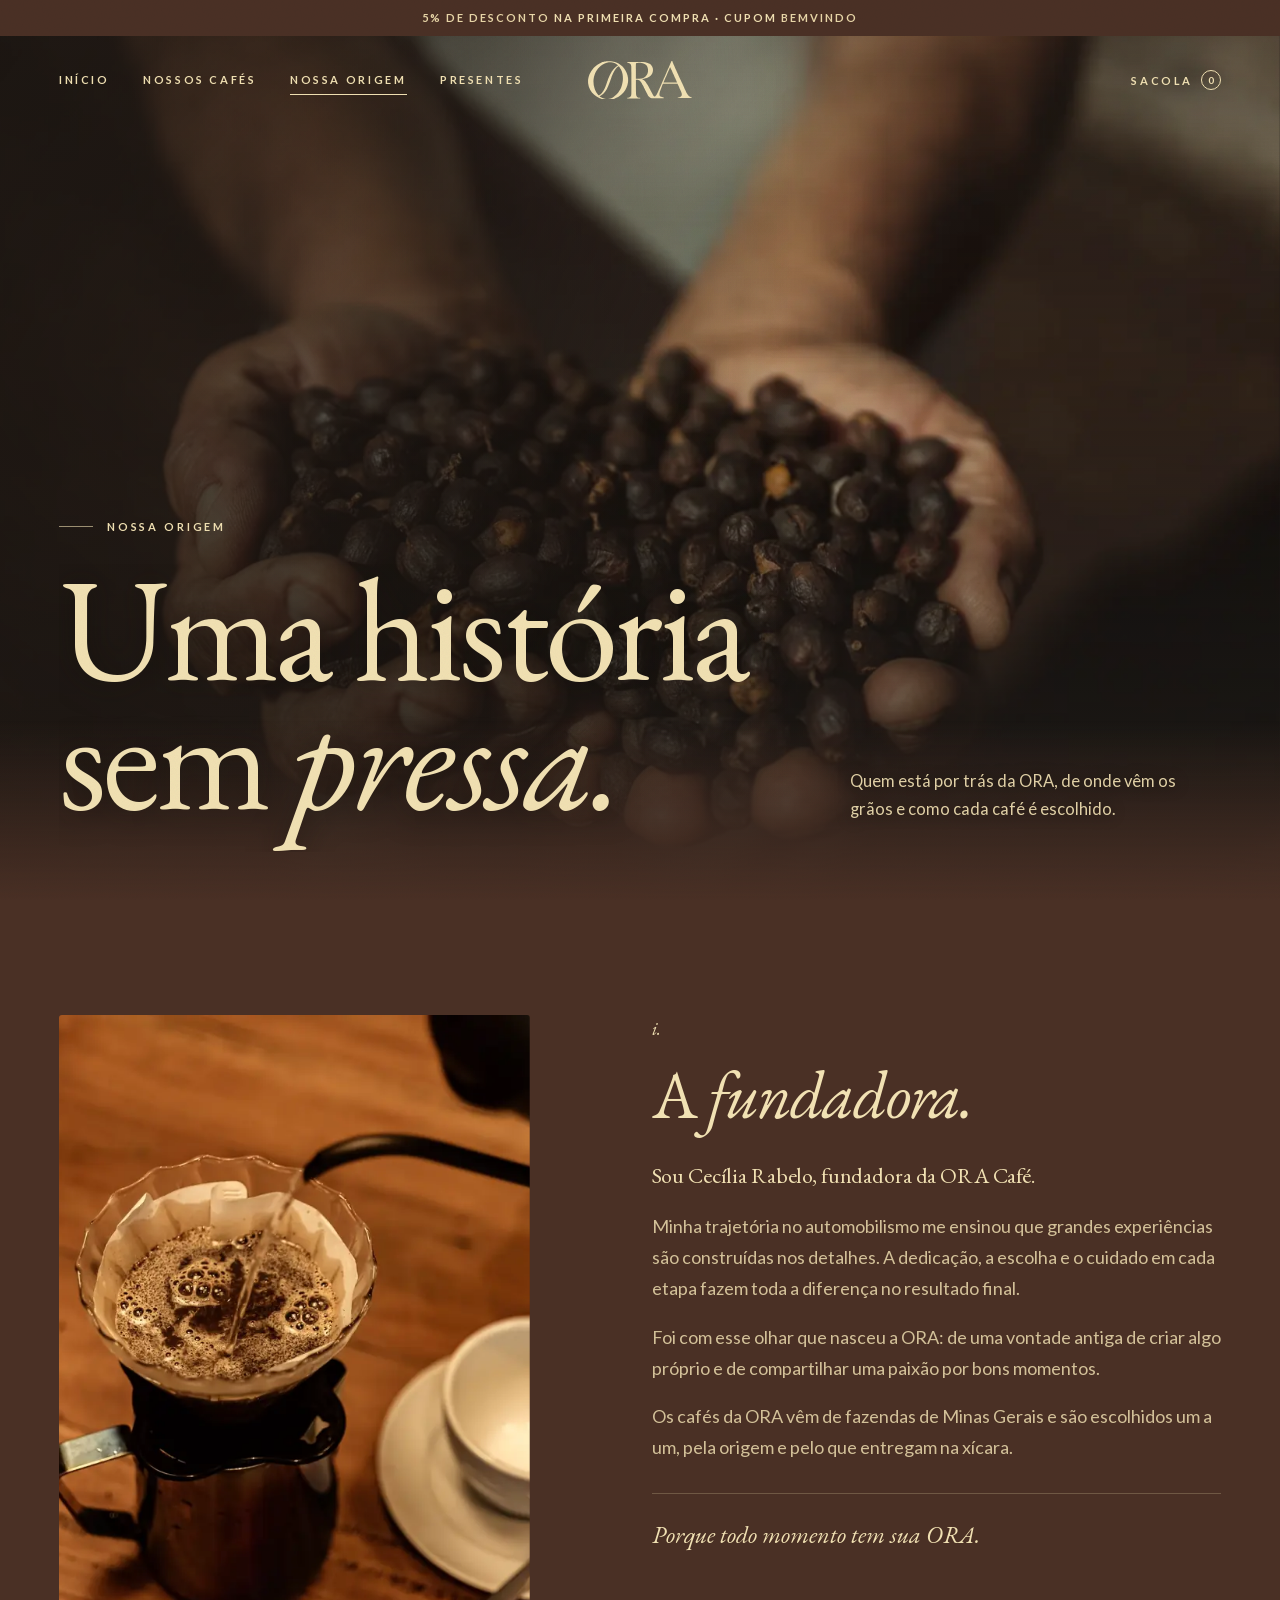
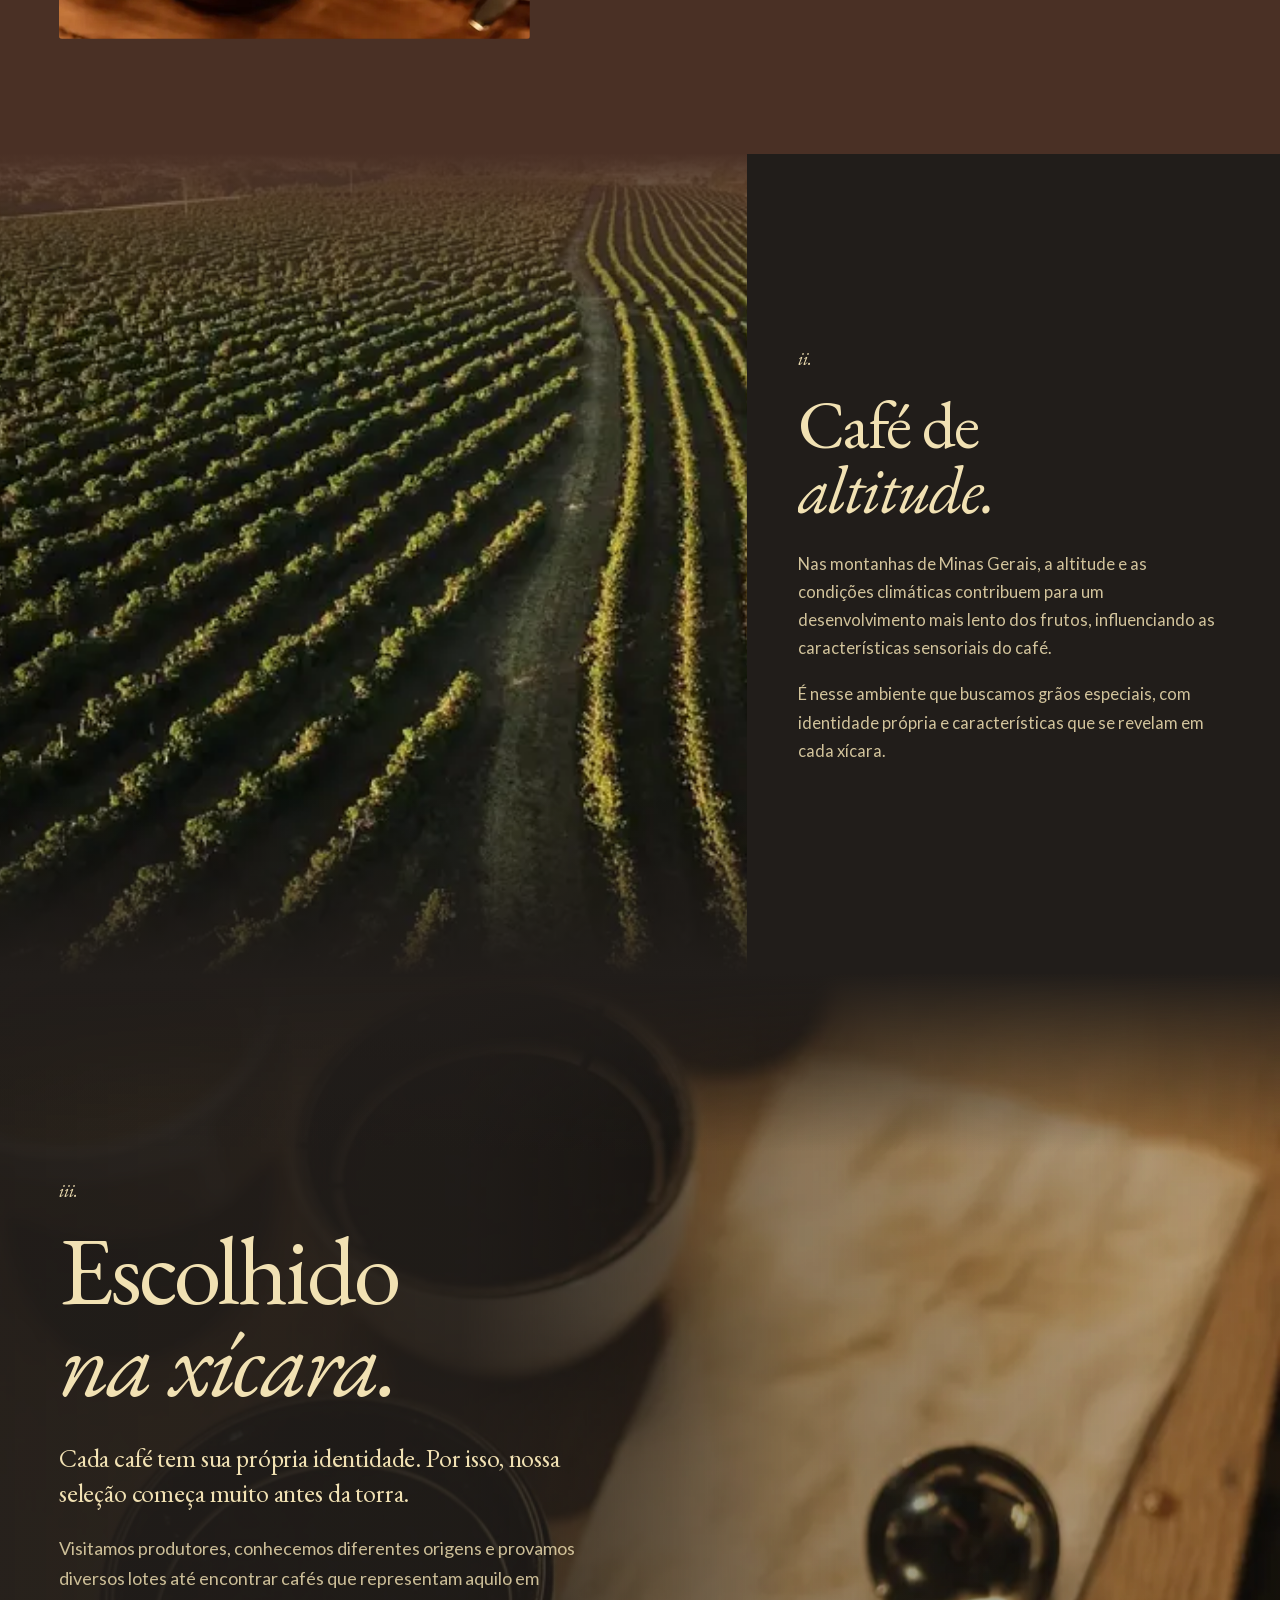
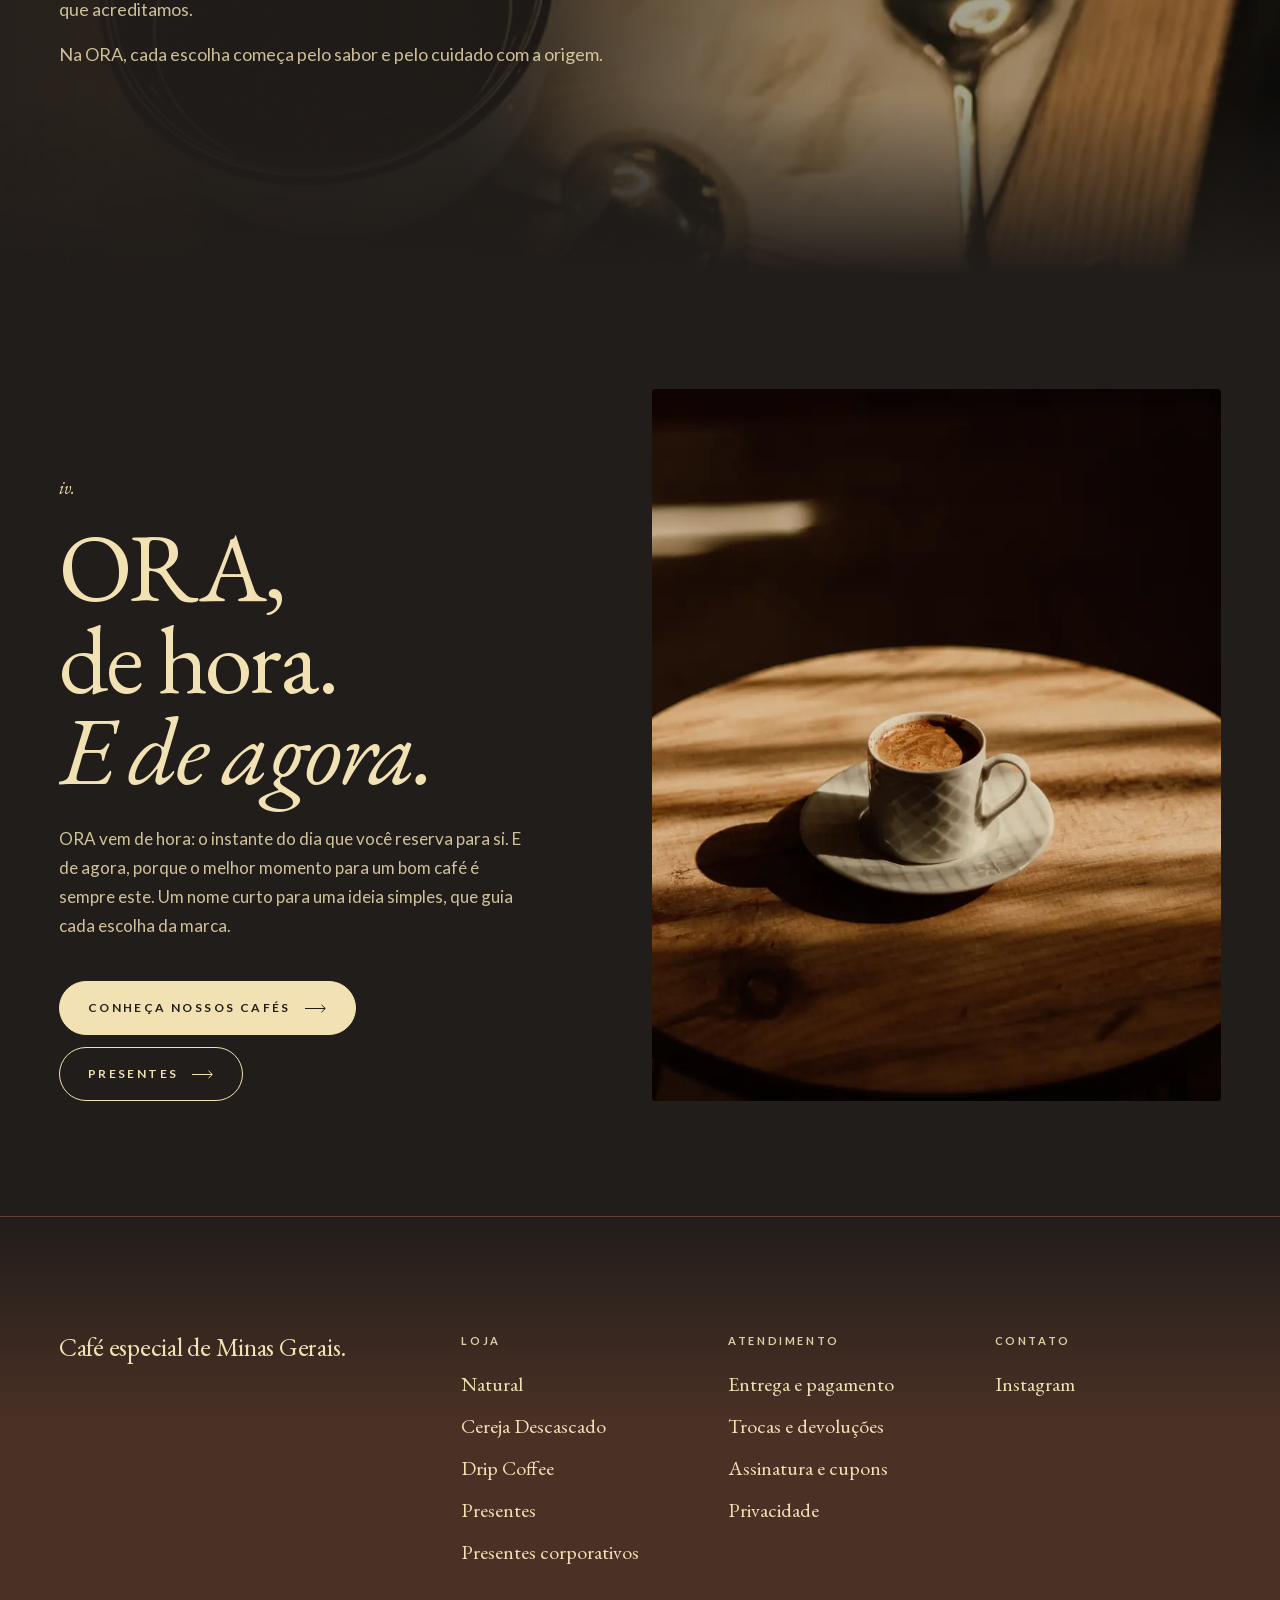
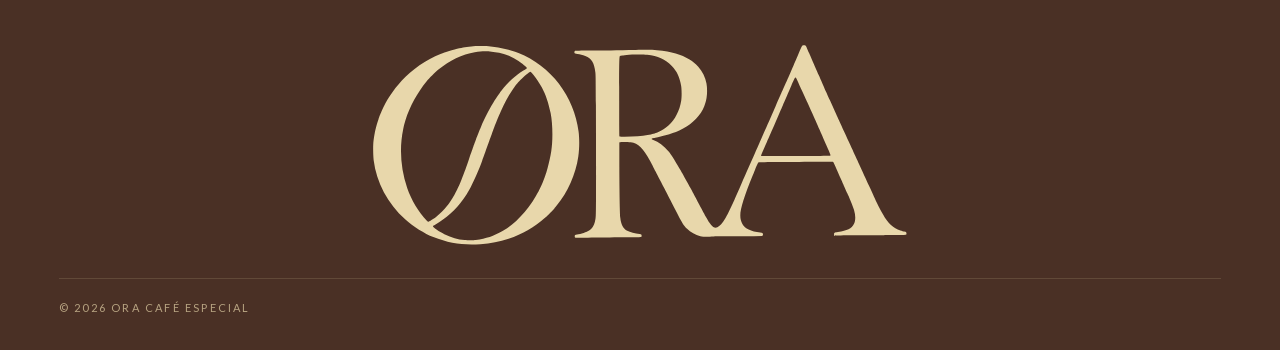
==== commit a5b6595f: "Sem altitude numérica; vídeo toca em celular com autoplay bloqueado Co-Authored-By: Claude Opus 5.5 " ====
--- a/historia.html
+++ b/historia.html
@@ -8,7 +8,7 @@
 <meta property="og:type" content="website">
 <meta property="og:title" content="ORA · Café especial">
 <meta property="og:description" content="A história da ORA, de onde vêm os grãos e o caminho de cada lote até a sua xícara.">
-<meta property="og:image" content="https://joaquimferraz099-maker.github.io/ora-site/assets/originais/img__px-maos-graos.jpg">
+<meta property="og:image" content="https://oracafeespecial.com.br/assets/originais/img__px-maos-graos.jpg">
 
 <meta name="description" content="A fundadora da ORA e o caminho de cada lote: colheita, seleção, processo e torra.">
 <meta name="theme-color" content="#211D1A">
@@ -353,6 +353,8 @@
 @media (prefers-reduced-motion:reduce){::view-transition-group(*),::view-transition-old(*),::view-transition-new(*){animation:none!important}}
 :is(section,header):has(> .seam-b,> .seam-t){position:relative}
 .seam-t{position:absolute;left:0;right:0;top:-1px;height:clamp(90px,14vw,200px);z-index:1;pointer-events:none}
+video.v-off{opacity:0}
+video::-webkit-media-controls,video::-webkit-media-controls-start-playback-button,video::-webkit-media-controls-overlay-play-button{display:none!important;-webkit-appearance:none;opacity:0}
 </style>
 <style>
 .hhero{position:relative;height:calc(100svh - 36px);min-height:584px;color:var(--butter);overflow:hidden;background:var(--roast)}
@@ -484,7 +486,6 @@
   <div class="t">
     <span class="chap" data-fade>ii.</span>
     <h2 class="display lg" data-lines><span class="ln"><span>Café de</span></span><span class="ln"><span><em class="it">altitude.</em></span></span></h2>
-    <p class="alt" data-fade><b>1.500</b><span>metros acima do nível do mar.</span></p>
     <p data-fade>Nas montanhas de Minas Gerais, a altitude e as condições climáticas contribuem para um desenvolvimento mais lento dos frutos, influenciando as características sensoriais do café.</p>
     <p data-fade>É nesse ambiente que buscamos grãos especiais, com identidade própria e características que se revelam em cada xícara.</p>
   </div>
@@ -516,11 +517,11 @@
 </section>
 
 <script defer src="js/vendor/lenis.min.js"></script>
-<script defer src="js/logo.js?v=53"></script>
-<script defer src="js/catalogo.js?v=53"></script>
-
-<script defer src="js/loja.js?v=53"></script>
-<script defer src="js/site.js?v=53"></script>
+<script defer src="js/logo.js?v=55"></script>
+<script defer src="js/catalogo.js?v=55"></script>
+
+<script defer src="js/loja.js?v=55"></script>
+<script defer src="js/site.js?v=55"></script>
 
 
 </body>
